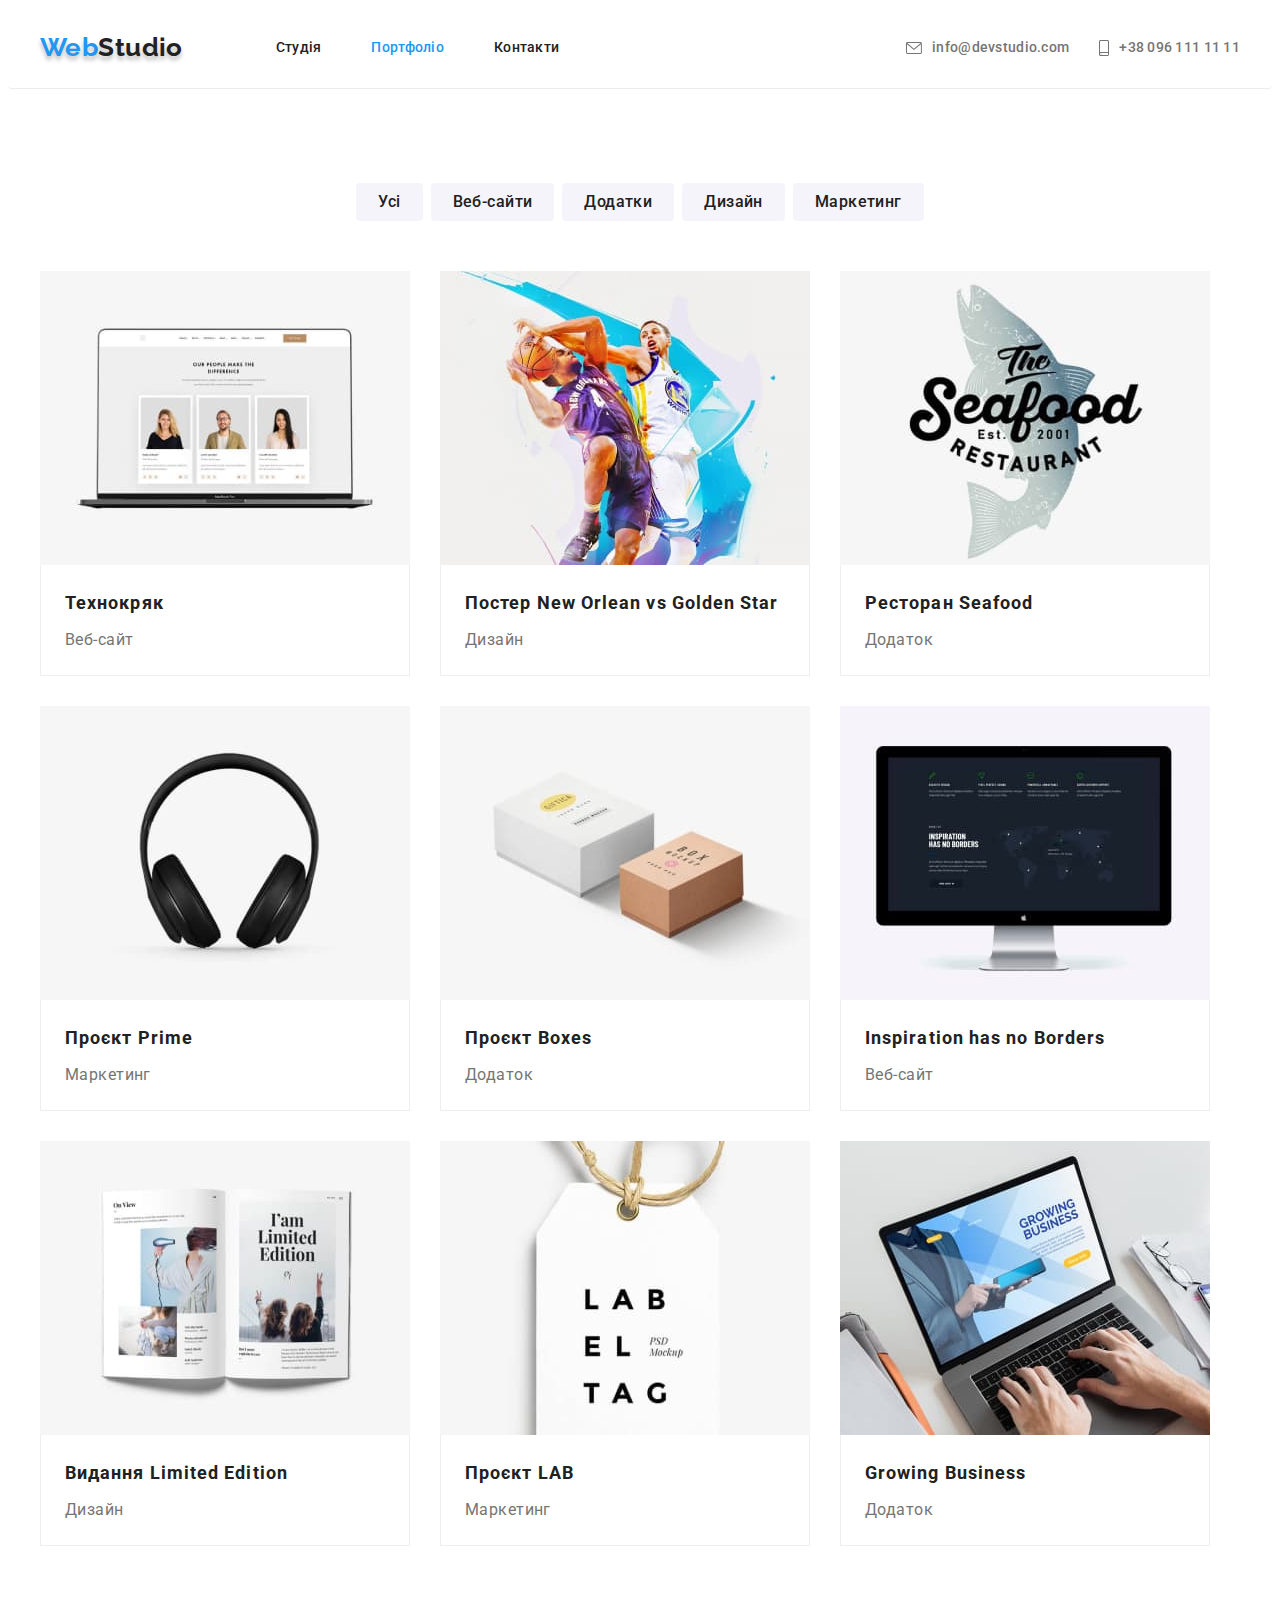
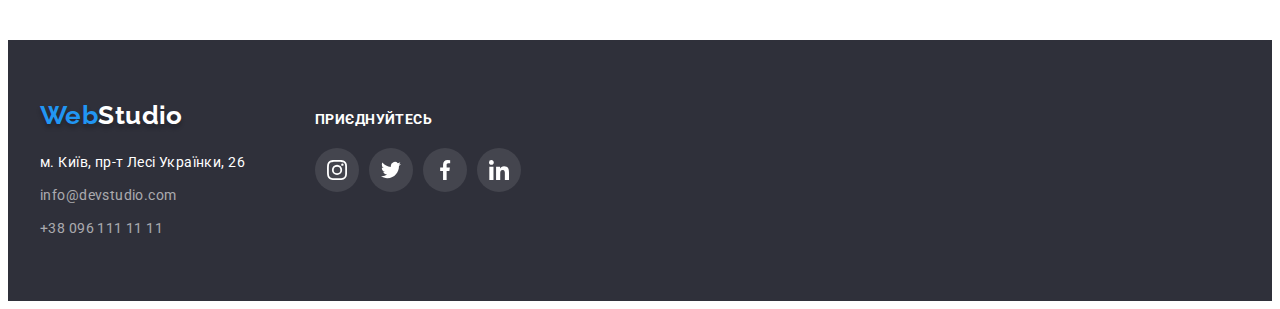
==== portfolio.html @ a99aeb9b "added files from homework4" ====
<!DOCTYPE html>
<html lang="uk">

<head>
    <meta charset="UTF-8">
    <meta http-equiv="X-UA-Compatible" content="IE=edge">
    <meta name="viewport" content="width=device-width, initial-scale=1.0">
    <title>Портфоліо</title>
    <link rel="preconnect" href="https://fonts.googleapis.com">
    <link rel="preconnect" href="https://fonts.gstatic.com" crossorigin>
    <link
        href="https://fonts.googleapis.com/css2?family=Raleway:wght@700&family=Roboto:wght@400;500;700;900&display=swap"
        rel="stylesheet">
    <link rel="stylesheet" href="https://cdnjs.cloudflare.com/ajax/libs/modern-normalize/1.1.0/modern-normalize.min.css"
        integrity="sha512-wpPYUAdjBVSE4KJnH1VR1HeZfpl1ub8YT/NKx4PuQ5NmX2tKuGu6U/JRp5y+Y8XG2tV+wKQpNHVUX03MfMFn9Q=="
        crossorigin="anonymous" referrerpolicy="no-referrer" />
    <link rel="stylesheet" href="./css/styles.css">
</head>

<body>
    <header class="main-header">
        <div class="conteiner main-nav">
            <nav class="site-nav">
                <a class="logo" href="./index.html"><span class="log">Web</span>Studio</a>
                <ul class="list-nav">
                    <li class="item"><a class="nav-link link" href="./index.html">Студія</a>
                    </li>
                    <li class="item"><a class="nav-link link" href="./portfolio.html"><span
                                class="accent">Портфоліо</span></a></li>
                    <li class="item"><a class="nav-link link" href="./index.html">Контакти</a></li>
                </ul>
            </nav>
            <div class="mail-tell-header">
                <a class="contacts" href="mailto:info@devstudio.com"><svg class="mail-icon" width="16px" height="12px">
                        <use href="./images/icons.svg#icon-envelope"></use>
                    </svg>info@devstudio.com</a>
                <a class="contacts" href="tel:+380961111111"><svg class="icon-tell" width="10px" height="16px">
                        <use href="./images/icons.svg#icon-smartphone"></use>
                    </svg>+38 096 111 11 11</a>
            </div>
        </div>
    </header>
    <main>
        <section class="section">
            <div class="conteiner">
                <!--заголовок буде скритий-->
                <h1 class="visually-hidden">Портфоліо</h1>
                <ul class="list-button">
                    <li class="button-items"><button class="button-filter buttons " type="button">Усі</button></li>
                    <li class="button-items"><button class="button-filter buttons " type="button">Веб-сайти</button>
                    </li>
                    <li class="button-items"><button class="button-filter buttons " type="button">Додатки</button></li>
                    <li class="button-items"><button class="button-filter buttons " type="button">Дизайн</button></li>
                    <li class="button-items"><button class="button-filter buttons " type="button">Маркетинг</button>
                    </li>
                </ul>
                <ul class="list-portfolio">
                    <li><a class="link-portfolio link" href="#"> <img src="./images/portf1.jpg" alt="Website"
                                width="370">
                            <div class="border">
                                <h2 class="portfolio-title">Технокряк</h2>
                                <p class="about-portfolio">Веб-сайт</p>
                            </div>
                        </a>
                    </li>
                    <li> <a class="link-portfolio link" href="#"><img src="./images/portf2.jpg" alt="Poster"
                                width="370">
                            <div class="border">
                                <h2 class="portfolio-title">Постер New Orlean vs Golden Star</h2>
                                <p class="about-portfolio">Дизайн</p>
                            </div>
                        </a>
                    </li>
                    <li> <a class="link-portfolio link" href="#"><img src="./images/portf3.jpg" alt="Restorount-logo"
                                width="370">
                            <div class="border">
                                <h2 class="portfolio-title">Ресторан Seafood</h2>
                                <p class="about-portfolio">Додаток</p>
                            </div>
                        </a>
                    </li>
                    <li><a class="link-portfolio link" href="#"> <img src="./images/portf4.jpg" alt="Project-marketing"
                                width="370">
                            <div class="border">
                                <h2 class="portfolio-title">Проєкт Prime</h2>
                                <p class="about-portfolio">Маркетинг</p>
                            </div>
                        </a>
                    </li>
                    <li> <a class="link-portfolio link" href="#"> <img src="./images/portf5.jpg" alt="Project-boxes"
                                width="370">
                            <div class="border">
                                <h2 class="portfolio-title">Проєкт Boxes</h2>
                                <p class="about-portfolio">Додаток</p>
                            </div>
                        </a>

                    </li>
                    <li> <a class="link-portfolio link" href="#"><img src="./images/portf6.jpg" alt="Website2"
                                width="370">
                            <div class="border">
                                <h2 class="portfolio-title">Inspiration has no Borders</h2>
                                <p class="about-portfolio">Веб-сайт</p>
                            </div>
                        </a>
                    </li>
                    <li> <a class="link-portfolio link" href="#"><img src="./images/portf7.jpg" alt="Design"
                                width="370">
                            <div class="border">
                                <h2 class="portfolio-title">Видання Limited Edition</h2>
                                <p class="about-portfolio">Дизайн</p>
                            </div>
                        </a>
                    </li>
                    <li><a class="link-portfolio link" href="#"> <img src="./images/portf8.jpg" alt="LAB" width="370">
                            <div class="border">
                                <h2 class="portfolio-title">Проєкт LAB</h2>
                                <p class="about-portfolio">Маркетинг</p>
                            </div>
                        </a>
                    </li>
                    <li> <a class="link-portfolio link" href="#"><img src="./images/portf9.jpg" alt="App-for-business"
                                width="370">
                            <div class="border">
                                <h2 class="portfolio-title">Growing Business</h2>
                                <p class="about-portfolio">Додаток</p>
                            </div>
                        </a>
                    </li>
                </ul>
            </div>
        </section>
    </main>
    <footer class="foot">
        <div class="conteiner footer">

            <div class="logo-contacts"><a class="logo" href="index.html"><span class="log">Web</span><span
                        class="logo-footer">Studio</span></a>
                <address>
                    <ul class="list-footer">
                        <li class="items-footer"><a class="address-link" href="https://goo.gl/maps/CPtrU1FHBa2aNyZL9"
                                target="_blank" rel="noopener noreferrer nofollow">м. Київ,
                                пр-т Лесі Українки, 26</a></li>
                        <li class="items-footer"><a class="footer-link link"
                                href="mailto:info@devstudio.com">info@devstudio.com</a>
                        </li>
                        <li class="items-footer"><a class="footer-link link" href="tel:+380961111111">+38 096 111 11
                                11</a></li>
                    </ul>
                </address>
            </div>
            <div class="network-link">
                <h3 class="why-title network">Приєднуйтесь</h3>
                <ul class="list-social-network">
                    <li class="network-item"> <a class="dark social-link link" href="https://www.instagram.com/"
                            target="_blank" rel="noopener noreferrer nofollow"><svg aria-label="логотип Інстаграм"
                                class="icons-network">
                                <use href="./images/icons.svg#icon-instagram-logo"></use>
                            </svg></a></li>
                    <li class="network-item"><a class="dark social-link link" href=" https://twitter.com/"
                            target="_blank" rel="noopener noreferrer nofollow"><svg aria-label="логотип Твіттер"
                                class="icons-network">
                                <use href="./images/icons.svg#icon-twitter-logo"></use>
                            </svg></a></li>
                    <li class="network-item"><a class="dark social-link link" href=" https://www.facebook.com/"
                            target="_blank" rel="noopener noreferrer nofollow"><svg aria-label="логотип Фейсбук"
                                class="icons-network">
                                <use href="./images/icons.svg#icon-facebook-logo"></use>
                            </svg></a></li>
                    <li class="network-item"><a class="dark social-link link" href=" https://www.linkedin.com/"
                            target="_blank" rel="noopener noreferrer nofollow"><svg aria-label="логотип Лінкедин"
                                class="icons-network">
                                <use href="./images/icons.svg#icon-linkedin-logo"></use>
                            </svg></a></li>
                </ul>
            </div>
        </div>

    </footer>
</body>

</html>
---- css/styles.css ----
:root {
    --primary-text-color: #757575;
    --title-text-color: #212121;
    --accent-color: #2196F3;
    --primary-white-color: #FFFFFF;
    --portfolio-border-color: #EEEEEE;
    --black-color: #000000;
    --section-grey-color: #F5F4FA;
    --grey-shadow: #FFFFFF99;
    --hero-footer-color: #2F303A;
    --header-border-color: #ECECEC;
    --logo-color: #AFB1B8;

}

body {
    font-family: 'Roboto', sans-serif;
    font-size: 14px;
    background-color: var(--primary-white-color);
    color: var(--primary-text-color);
    letter-spacing: 0.03em;

}

h1,
h2,
h3,
h4,
h5,
h6,
p {
    margin-top: 0;
    margin-bottom: 0;
}

ul,
ol {
    margin-top: 0;
    margin-bottom: 0;
    padding-left: 0;
}

.section {
    padding-top: 94px;
    padding-bottom: 94px;
}

.buttons {
    display: block;
    margin: 0 auto;
    cursor: pointer;
    border: none;
    border-radius: 4px;

    text-align: center;
    font-family: inherit;
}

img {
    display: block;
    max-width: 100%;
    height: auto;
}

.link {
    text-decoration: none;
}

.list-nav,
.list-about,
.list-photo,
.list-staff,
.list-footer,
.list-button,
.list-partners,
.list-portfolio,
.list-social-network {
    list-style-type: none;
}

.conteiner {
    margin-left: auto;
    margin-right: auto;
    width: 1200px;
    padding-left: 15px;
    padding-right: 15px;

}

.main-header {
    border-bottom: 1px solid var(--header-border-color);

    border-bottom-left-radius: 4px;
    border-bottom-right-radius: 4px;
    box-shadow: 0px, 4px rgba(0, 0, 0, 0.25);
}

.logo {
    font-family: 'Raleway';
    font-weight: 700;
    font-size: 26px;
    line-height: 1.2;
    text-decoration: none;
    text-shadow: 0px 4px 4px rgba(0, 0, 0, 0.25);
    color: var(--title-text-color)
}

.logo>.log {
    color: var(--accent-color);
}

.accent {
    color: var(--accent-color);
}

.visually-hidden {
    position: absolute;
    width: 1px;
    height: 1px;
    margin: -1px;
    border: 0;
    padding: 0;

    white-space: nowrap;
    clip-path: inset(100%);
    clip: rect(0 0 0 0);
    overflow: hidden;
}

.site-nav .nav-link {
    display: inline-block;

    padding-top: 32px;
    padding-bottom: 32px;

    font-weight: 500;
    line-height: 1.14;
    letter-spacing: 0.02em;
    color: var(--title-text-color);
}


.list-nav,
.site-nav,
.main-nav,
.list-photo,
.list-staff {
    display: flex;
    align-items: center;
}

/* Шапка навігація */
.list-nav {
    margin-left: 93px;
    gap: 50px;

}

.mail-tell-header {
    display: flex;
    gap: 30px;
    justify-content: center;
    align-items: center;
    margin-left: auto;
}

.site-nav .nav-link:hover,
.site-nav .nav-link:focus,
.contacts:hover,
.contacts:focus,
.list-footer a:hover,
.list-footer a:focus {
    color: var(--accent-color);
}

.contacts {
    display: inline-flex;
    align-items: center;
    padding-top: 32px;
    padding-bottom: 32px;

    font-weight: 500;
    line-height: 1.14;
    letter-spacing: 0.02em;
    color: var(--primary-text-color);
    fill: currentColor;
    text-decoration: none;

}

.contacts>.mail-icon {
    margin-right: 10px;

}

.contacts>.icon-tell {
    margin-right: 10px;

}

.icon-tell:hover,
.icon-tell:focus,
.mail-icon:hover,
.mail-icon:focus {
    fill: var(--accent-color);
}

/* Герой */
.hero {
    max-width: 1600px;
    height: 600px;
    margin: 0 auto;
    padding: 200px 0;
    text-align: center;
    background-color: #C4C4C4;
    background-image: linear-gradient(rgba(47, 48, 58, 0.4),
            rgba(47, 48, 58, 0.4)),
        url("../images/BG-image.jpg");
    background-repeat: no-repeat;
    background-position: center;
    background-size: cover;
}

.promo-title {
    width: 696px;
    margin: 0 auto;
    margin-bottom: 30px;
    font-weight: 900;

    font-size: 44px;
    line-height: 1.36;

    letter-spacing: 0.06em;
    text-transform: uppercase;
    color: var(--primary-white-color);
}

.button {
    padding: 10px 32px;
    background-color: var(--accent-color);
    color: var(--primary-white-color);
    font-weight: 700;
    font-size: 16px;
    line-height: 1.88;
    letter-spacing: 0.06em;

    box-shadow: 0px 4px 4px rgba(0, 0, 0, 0.25);
    border-radius: 4px;
}

.button:hover,
.button:focus {
    background-color: #188CE8;
    box-shadow: 0px 4px 4px rgba(0, 0, 0, 0.15);
}

.section-nopad {
    padding-top: 0;
}

/* Секція 2  */
.list-about {
    display: flex;
    align-items: flex-start;
    gap: 30px;
}

.item-about {
    flex-basis: calc((100%-90px)/4);
}

.thumb {
    display: flex;
    align-items: center;
    justify-content: center;

    margin-bottom: 30px;
    width: 270px;
    height: 120px;

    background-color: var(--section-grey-color);
    border-radius: 4px;
}

.logo-why {
    width: 70px;
    height: 70px;
}

.photo-items:not(:last-child),
.item-staff:not(:last-child) {
    margin-right: 30px;
}

/* Секція 3  */
.why-title {
    margin-bottom: 10px;
    color: var(--title-text-color);
    font-size: 14px;
    font-weight: 700;
    line-height: 1.14;
    text-transform: uppercase;
}

.about {
    font-size: 14px;
    line-height: 1.71;
}

.section-title {
    margin-bottom: 50px;
    color: var(--title-text-color);
    font-weight: 700;
    font-size: 36px;
    line-height: 1.17;
    text-align: center;
}

/* Секція 4 */
.our-team {
    background-color: var(--section-grey-color);
    text-align: center;
}

.item-staff {
    background-color: var(--primary-white-color);
    /* Тут має бути ще тінь, але як я зрозуміла поки що це не обов'язково робити*/
    box-shadow: 0px 4px 4px 0px rgba(0, 0, 0, 0.25);
    border-radius: 4px;
}

.staff-cards {
    padding-top: 30px;
    padding-bottom: 30px;
}

.staff-title {
    margin-bottom: 10px;
    color: var(--title-text-color);
    font-weight: 500;
    font-size: 16px;
    line-height: 1.36;
}

.list-social-network {
    display: flex;
    align-items: center;
    justify-content: center;
    gap: 10px;
}

.network-item {
    width: 44px;
    height: 44px;
}

.cards-icons-network {
    width: 20px;
    height: 20px;
    fill: currentColor;
}

.social-link:hover,
.social-link:focus {
    color: var(--primary-white-color);
}

.social-link {
    display: flex;
    justify-content: center;
    align-items: center;
    color: var(--logo-color);

    width: 100%;
    height: 100%;
    border-radius: 50%;
}

.position {
    margin-bottom: 16px;
    font-size: 16px;
    line-height: 1.19;
}

/* Секція 5 */
.list-partners {
    display: flex;
    gap: 30px;

}

.items-partners {

    width: 170px;
    height: 92px;
}

.link-partners {
    display: flex;
    justify-content: center;
    align-items: center;
    width: 100%;
    height: 100%;

    color: var(--logo-color);

    border: 1px solid #AFB1B8;
    border-radius: 4px;
}

.link-partners:hover,
.link-partners:focus {
    border-color: var(--accent-color);
    color: var(--accent-color);
}

.company-logo {
    width: 106px;
    height: 60px;

    fill: currentColor;
}

/* Футер */

.foot {
    background-color: var(--hero-footer-color);
    padding-top: 60px;
    padding-bottom: 60px;
}

.logo-contacts {
    margin-right: 70px;
}

.foot .logo {
    display: block;
    margin-bottom: 20px;
}

.logo-footer {
    color: var(--primary-white-color);
}

.address-link {
    display: block;
    font-style: normal;
    /*исходный текст был курсивным, поэтому поставила font-style: normal */
    line-height: 1.71;
    text-decoration: none;
    color: var(--primary-white-color);
}

.items-footer:not(:last-child) {
    margin-bottom: 9px;
}

.footer {
    display: flex;
    align-items: baseline;
}


.footer-link {
    display: block;
    line-height: 1.71;
    font-style: normal;
    /*исходный текст был курсивным, поэтому поставила font-style: normal */
    color: var(--grey-shadow);
}

.network {
    color: var(--primary-white-color);
    margin-bottom: 20px;
}

.dark {
    background-color: rgba(255, 255, 255, 0.1);
}


.icons-network {
    width: 20px;
    height: 20px;
    fill: var(--primary-white-color);
}

.social-link:hover,
.social-link:focus {
    background-color: var(--accent-color);
}


/* Сторінка портфоліо */

.list-button {
    display: flex;
    justify-content: center;
    margin-bottom: 50px;
    gap: 8px;
}

.button-filter {
    color: var(--title-text-color);
    background-color: var(--section-grey-color);
    font-weight: 500;
    font-size: 16px;
    line-height: 1.62;
    letter-spacing: inherit;

    padding: 6px 22px;
}

.button-filter:hover,
.button-filter:focus {
    background-color: var(--accent-color);
    color: var(--primary-white-color);
    box-shadow: 0px 3px 1px rgba(0, 0, 0, 0.1),
        0px 1px 2px rgba(0, 0, 0, 0.08),
        0px 2px 2px rgba(0, 0, 0, 0.12);
}

.list-portfolio {
    display: flex;
    flex-wrap: wrap;
    gap: 30px;
}

.border {
    padding: 20px 24px;
    /* Встановить стилі правої рамки */
    border-right-width: 1px;
    border-right-style: solid;
    border-right-color: var(--portfolio-border-color);

    /* Встановить стилі нижньої рамки */
    border-bottom-width: 1px;
    border-bottom-style: solid;
    border-bottom-color: var(--portfolio-border-color);

    /* Встановить стилі лівої рамки */
    border-left-width: 1px;
    border-left-style: solid;
    border-left-color: var(--portfolio-border-color);
}

.link-portfolio {
    display: block;

    color: var(--primary-text-color);
}

.link-portfolio:hover,
.link-portfolio:focus {
    box-shadow: 1px 4px 6px 0px rgba(0, 0, 0, 0.16),
        0px 4px 4px 0px rgba(0, 0, 0, 0.06),
        0px 1px 1px 0px rgba(0, 0, 0, 0.12);
}

.portfolio-title {
    margin-bottom: 4px;

    color: var(--title-text-color);
    font-weight: 700;
    font-size: 18px;
    line-height: 2;
    letter-spacing: 0.06em;
}

.about-portfolio {
    font-size: 16px;
    line-height: 1.88;
}
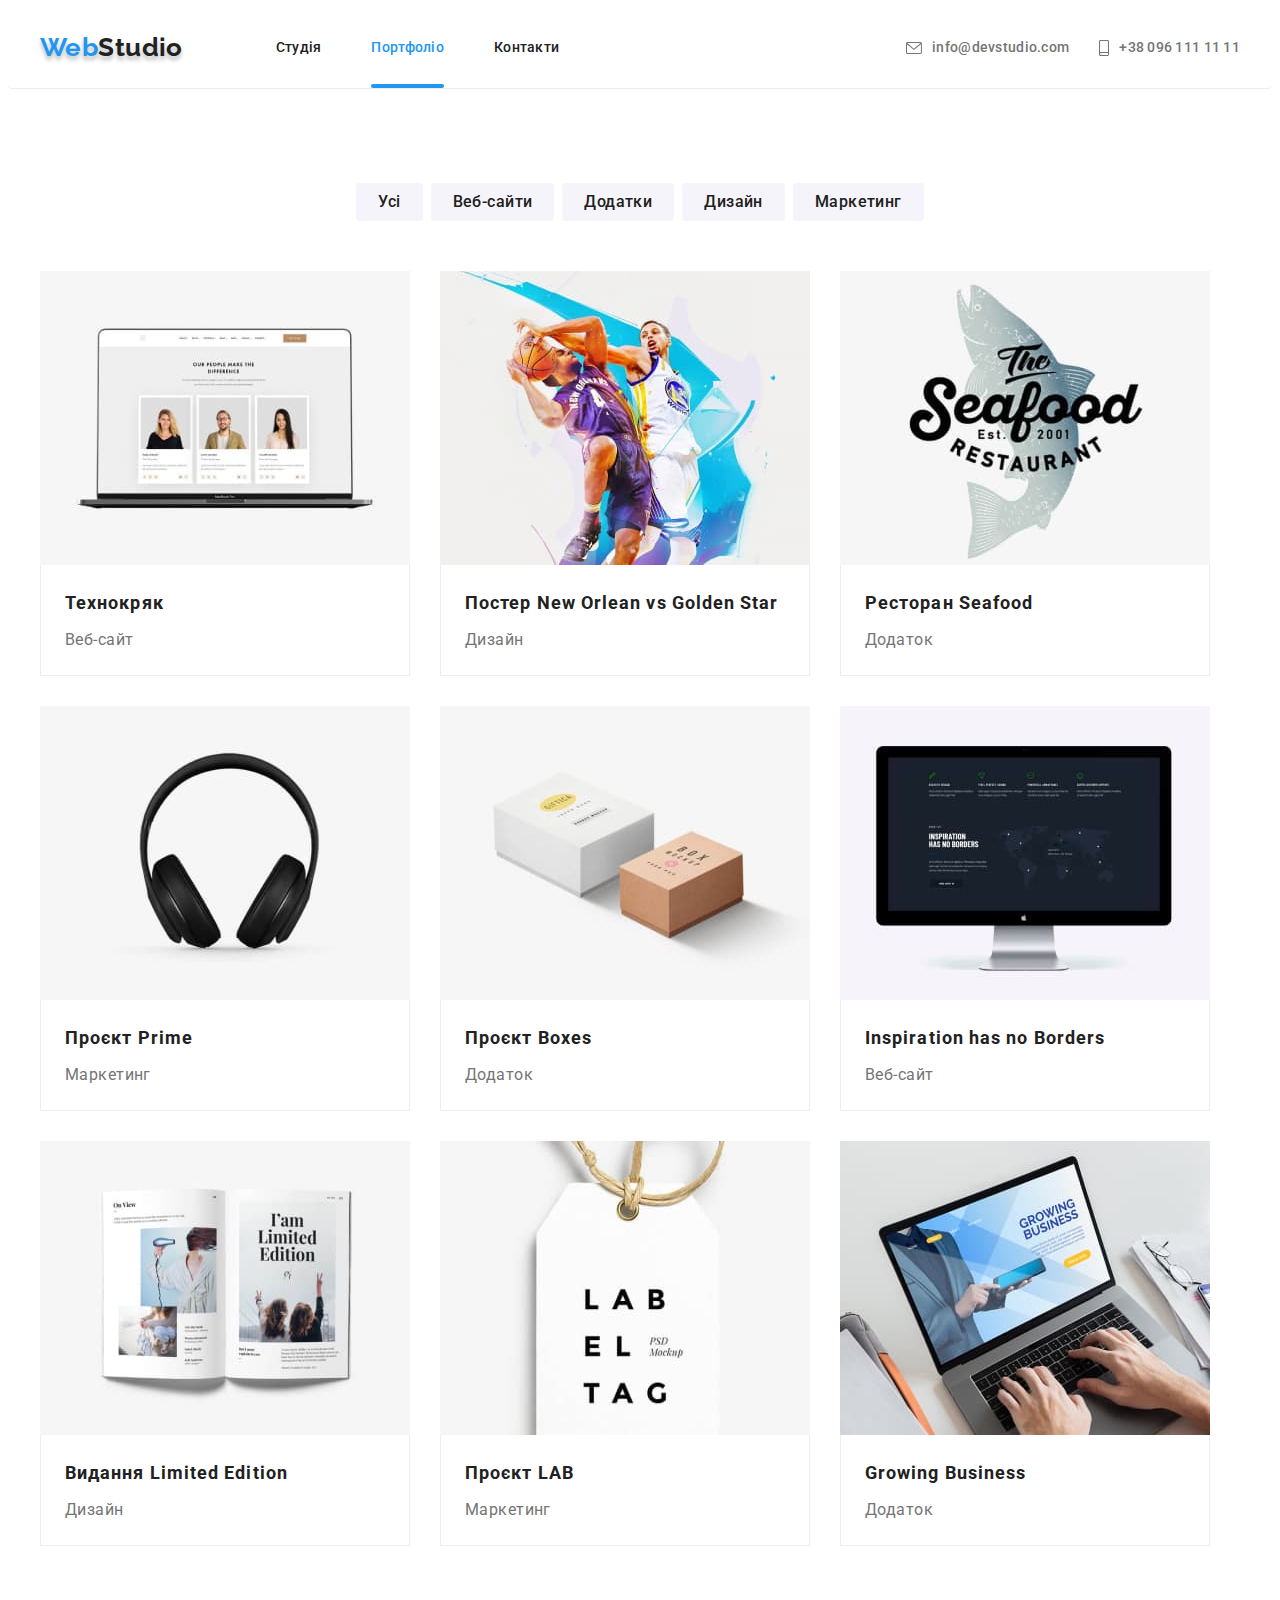
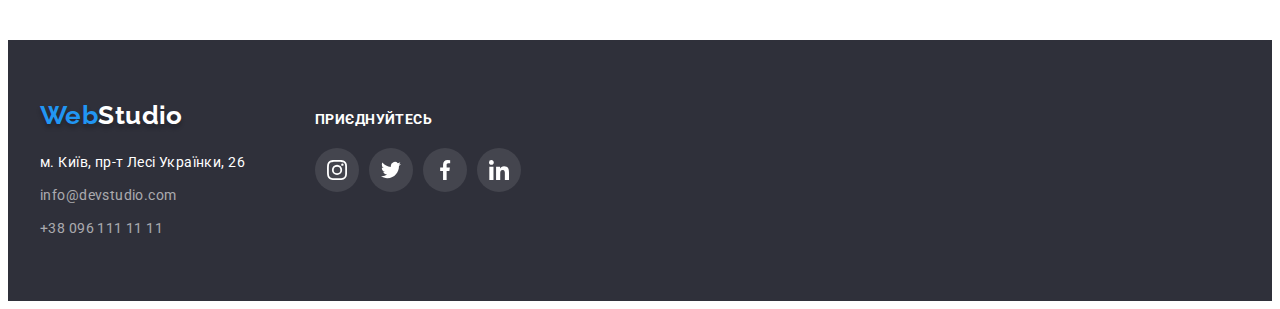
==== commit ed375435: "added overlay" ====
--- a/portfolio.html
+++ b/portfolio.html
@@ -55,40 +55,66 @@
                     </li>
                 </ul>
                 <ul class="list-portfolio">
-                    <li><a class="link-portfolio link" href="#"> <img src="./images/portf1.jpg" alt="Website"
-                                width="370">
+                    <li><a class="link-portfolio link" href="#">
+                            <div class="list-wrapper"><img src="./images/portf1.jpg" alt="Website" width="370">
+                                <p class="overlay">Ресурс пропонує комплексні пропозиції з різним рівнем функціоналу та
+                                    сервісів. Все це
+                                    дозволить відвідувачу отримати
+                                    вичерпні відомості про компанію чи приватну особу.</p>
+                            </div>
                             <div class="border">
                                 <h2 class="portfolio-title">Технокряк</h2>
                                 <p class="about-portfolio">Веб-сайт</p>
                             </div>
                         </a>
                     </li>
-                    <li> <a class="link-portfolio link" href="#"><img src="./images/portf2.jpg" alt="Poster"
-                                width="370">
+                    <li> <a class="link-portfolio link" href="#">
+                            <div class="list-wrapper"><img src="./images/portf2.jpg" alt="Poster" width="370">
+                                <p class="overlay">Ресурс пропонує комплексні пропозиції з різним рівнем функціоналу та
+                                    сервісів. Все це
+                                    дозволить відвідувачу отримати
+                                    вичерпні відомості про компанію чи приватну особу.</p>
+                            </div>
                             <div class="border">
                                 <h2 class="portfolio-title">Постер New Orlean vs Golden Star</h2>
                                 <p class="about-portfolio">Дизайн</p>
                             </div>
                         </a>
                     </li>
-                    <li> <a class="link-portfolio link" href="#"><img src="./images/portf3.jpg" alt="Restorount-logo"
-                                width="370">
+                    <li> <a class="link-portfolio link" href="#">
+                            <div class="list-wrapper"><img src="./images/portf3.jpg" alt="Restorount-logo" width="370">
+                                <p class="overlay">Ресурс пропонує комплексні пропозиції з різним рівнем функціоналу та
+                                    сервісів. Все це
+                                    дозволить відвідувачу отримати
+                                    вичерпні відомості про компанію чи приватну особу.</p>
+                            </div>
                             <div class="border">
                                 <h2 class="portfolio-title">Ресторан Seafood</h2>
                                 <p class="about-portfolio">Додаток</p>
                             </div>
                         </a>
                     </li>
-                    <li><a class="link-portfolio link" href="#"> <img src="./images/portf4.jpg" alt="Project-marketing"
-                                width="370">
+                    <li><a class="link-portfolio link" href="#">
+                            <div class="list-wrapper"><img src="./images/portf4.jpg" alt="Project-marketing"
+                                    width="370">
+                                <p class="overlay">Ресурс пропонує комплексні пропозиції з різним рівнем функціоналу та
+                                    сервісів. Все це
+                                    дозволить відвідувачу отримати
+                                    вичерпні відомості про компанію чи приватну особу.</p>
+                            </div>
                             <div class="border">
                                 <h2 class="portfolio-title">Проєкт Prime</h2>
                                 <p class="about-portfolio">Маркетинг</p>
                             </div>
                         </a>
                     </li>
-                    <li> <a class="link-portfolio link" href="#"> <img src="./images/portf5.jpg" alt="Project-boxes"
-                                width="370">
+                    <li> <a class="link-portfolio link" href="#">
+                            <div class="list-wrapper"><img src="./images/portf5.jpg" alt="Project-boxes" width="370">
+                                <p class="overlay">Ресурс пропонує комплексні пропозиції з різним рівнем функціоналу та
+                                    сервісів. Все це
+                                    дозволить відвідувачу отримати
+                                    вичерпні відомості про компанію чи приватну особу.</p>
+                            </div>
                             <div class="border">
                                 <h2 class="portfolio-title">Проєкт Boxes</h2>
                                 <p class="about-portfolio">Додаток</p>
@@ -96,31 +122,52 @@
                         </a>
 
                     </li>
-                    <li> <a class="link-portfolio link" href="#"><img src="./images/portf6.jpg" alt="Website2"
-                                width="370">
+                    <li> <a class="link-portfolio link" href="#">
+                            <div class="list-wrapper"><img src="./images/portf6.jpg" alt="Website2" width="370">
+                                <p class="overlay">Ресурс пропонує комплексні пропозиції з різним рівнем функціоналу та
+                                    сервісів. Все це
+                                    дозволить відвідувачу отримати
+                                    вичерпні відомості про компанію чи приватну особу.</p>
+                            </div>
                             <div class="border">
                                 <h2 class="portfolio-title">Inspiration has no Borders</h2>
                                 <p class="about-portfolio">Веб-сайт</p>
                             </div>
                         </a>
                     </li>
-                    <li> <a class="link-portfolio link" href="#"><img src="./images/portf7.jpg" alt="Design"
-                                width="370">
+                    <li> <a class="link-portfolio link" href="#">
+                            <div class="list-wrapper"><img src="./images/portf7.jpg" alt="Design" width="370">
+                                <p class="overlay">Ресурс пропонує комплексні пропозиції з різним рівнем функціоналу та
+                                    сервісів. Все це
+                                    дозволить відвідувачу отримати
+                                    вичерпні відомості про компанію чи приватну особу.</p>
+                            </div>
                             <div class="border">
                                 <h2 class="portfolio-title">Видання Limited Edition</h2>
                                 <p class="about-portfolio">Дизайн</p>
                             </div>
                         </a>
                     </li>
-                    <li><a class="link-portfolio link" href="#"> <img src="./images/portf8.jpg" alt="LAB" width="370">
+                    <li><a class="link-portfolio link" href="#">
+                            <div class="list-wrapper"><img src="./images/portf8.jpg" alt="LAB" width="370">
+                                <p class="overlay">Ресурс пропонує комплексні пропозиції з різним рівнем функціоналу та
+                                    сервісів. Все це
+                                    дозволить відвідувачу отримати
+                                    вичерпні відомості про компанію чи приватну особу.</p>
+                            </div>
                             <div class="border">
                                 <h2 class="portfolio-title">Проєкт LAB</h2>
                                 <p class="about-portfolio">Маркетинг</p>
                             </div>
                         </a>
                     </li>
-                    <li> <a class="link-portfolio link" href="#"><img src="./images/portf9.jpg" alt="App-for-business"
-                                width="370">
+                    <li> <a class="link-portfolio link" href="#">
+                            <div class="list-wrapper"><img src="./images/portf9.jpg" alt="App-for-business" width="370">
+                                <p class="overlay">Ресурс пропонує комплексні пропозиції з різним рівнем функціоналу та
+                                    сервісів. Все це
+                                    дозволить відвідувачу отримати
+                                    вичерпні відомості про компанію чи приватну особу.</p>
+                            </div>
                             <div class="border">
                                 <h2 class="portfolio-title">Growing Business</h2>
                                 <p class="about-portfolio">Додаток</p>
--- a/css/styles.css
+++ b/css/styles.css
@@ -10,6 +10,7 @@
     --hero-footer-color: #2F303A;
     --header-border-color: #ECECEC;
     --logo-color: #AFB1B8;
+    --transition-dur-fun: 250ms cubic-bezier(0.4, 0, 0.2, 1);
 
 }
 
@@ -64,6 +65,20 @@
 
 .link {
     text-decoration: none;
+}
+
+.visually-hidden {
+    position: absolute;
+    width: 1px;
+    height: 1px;
+    margin: -1px;
+    border: 0;
+    padding: 0;
+
+    white-space: nowrap;
+    clip-path: inset(100%);
+    clip: rect(0 0 0 0);
+    overflow: hidden;
 }
 
 .list-nav,
@@ -109,25 +124,8 @@
     color: var(--accent-color);
 }
 
-.accent {
-    color: var(--accent-color);
-}
-
-.visually-hidden {
-    position: absolute;
-    width: 1px;
-    height: 1px;
-    margin: -1px;
-    border: 0;
-    padding: 0;
-
-    white-space: nowrap;
-    clip-path: inset(100%);
-    clip: rect(0 0 0 0);
-    overflow: hidden;
-}
-
 .site-nav .nav-link {
+    position: relative;
     display: inline-block;
 
     padding-top: 32px;
@@ -137,8 +135,25 @@
     line-height: 1.14;
     letter-spacing: 0.02em;
     color: var(--title-text-color);
-}
-
+
+    transition: color var(--transition-dur-fun);
+}
+
+.accent {
+    color: var(--accent-color);
+}
+
+.accent::after {
+    position: absolute;
+    left: 0;
+    bottom: 0;
+    content: "";
+    display: block;
+    width: 100%;
+    height: 4px;
+    background-color: var(--accent-color);
+    border-radius: 2px;
+}
 
 .list-nav,
 .site-nav,
@@ -185,6 +200,8 @@
     color: var(--primary-text-color);
     fill: currentColor;
     text-decoration: none;
+
+    transition: color var(--transition-dur-fun);
 
 }
 
@@ -245,7 +262,9 @@
     letter-spacing: 0.06em;
 
     box-shadow: 0px 4px 4px rgba(0, 0, 0, 0.25);
-    border-radius: 4px;
+
+    transition: background-color var(--transition-dur-fun),
+        box-shadow var(--transition-dur-fun);
 }
 
 .button:hover,
@@ -290,6 +309,26 @@
 .photo-items:not(:last-child),
 .item-staff:not(:last-child) {
     margin-right: 30px;
+}
+
+.photo-items {
+    position: relative;
+}
+
+.label-text {
+    position: absolute;
+    left: 0;
+    bottom: 0;
+    width: 100%;
+    padding-top: 27px;
+    padding-bottom: 27px;
+    font-weight: 700;
+    font-size: 14px;
+    line-height: 1.6;
+    text-align: center;
+    text-transform: uppercase;
+    color: var(--primary-white-color);
+    background-color: rgba(47, 48, 58, 0.8);
 }
 
 /* Секція 3  */
@@ -358,6 +397,7 @@
     width: 20px;
     height: 20px;
     fill: currentColor;
+    transition: fill var(--transition-dur-fun);
 }
 
 .social-link:hover,
@@ -374,6 +414,9 @@
     width: 100%;
     height: 100%;
     border-radius: 50%;
+
+    transition: color var(--transition-dur-fun),
+        background-color var(--transition-dur-fun);
 }
 
 .position {
@@ -406,6 +449,7 @@
 
     border: 1px solid #AFB1B8;
     border-radius: 4px;
+    transition: color var(--transition-dur-fun), border-color var(--transition-dur-fun);
 }
 
 .link-partners:hover,
@@ -419,6 +463,7 @@
     height: 60px;
 
     fill: currentColor;
+    transition: fill var(--transition-dur-fun);
 }
 
 /* Футер */
@@ -449,6 +494,7 @@
     line-height: 1.71;
     text-decoration: none;
     color: var(--primary-white-color);
+    transition: color var(--transition-dur-fun);
 }
 
 .items-footer:not(:last-child) {
@@ -467,6 +513,8 @@
     font-style: normal;
     /*исходный текст был курсивным, поэтому поставила font-style: normal */
     color: var(--grey-shadow);
+
+    transition: color var(--transition-dur-fun);
 }
 
 .network {
@@ -509,6 +557,9 @@
     letter-spacing: inherit;
 
     padding: 6px 22px;
+    transition: background-color var(--transition-dur-fun),
+        color var(--transition-dur-fun),
+        box-shadow var(--transition-dur-fun);
 }
 
 .button-filter:hover,
@@ -548,6 +599,7 @@
     display: block;
 
     color: var(--primary-text-color);
+    transition: box-shadow var(--transition-dur-fun);
 }
 
 .link-portfolio:hover,
@@ -570,4 +622,35 @@
 .about-portfolio {
     font-size: 16px;
     line-height: 1.88;
+}
+
+.list-wrapper {
+    position: relative;
+    overflow: hidden;
+}
+
+.overlay {
+    position: absolute;
+    top: 0;
+    left: 0;
+    width: 100%;
+    height: 100%;
+    padding: 63px 24px;
+
+    font-weight: 400;
+    font-size: 18px;
+    line-height: 1.3;
+    text-align: left;
+
+    background-color: rgba(33, 150, 243, 0.9);
+    color: var(--primary-white-color);
+
+    overflow: auto;
+    transform: translateY(100%);
+    transition: transform var(--transition-dur-fun);
+}
+
+.link-portfolio:hover .overlay,
+.link-portfolio:focus .overlay {
+    transform: translateY(0%);
 }